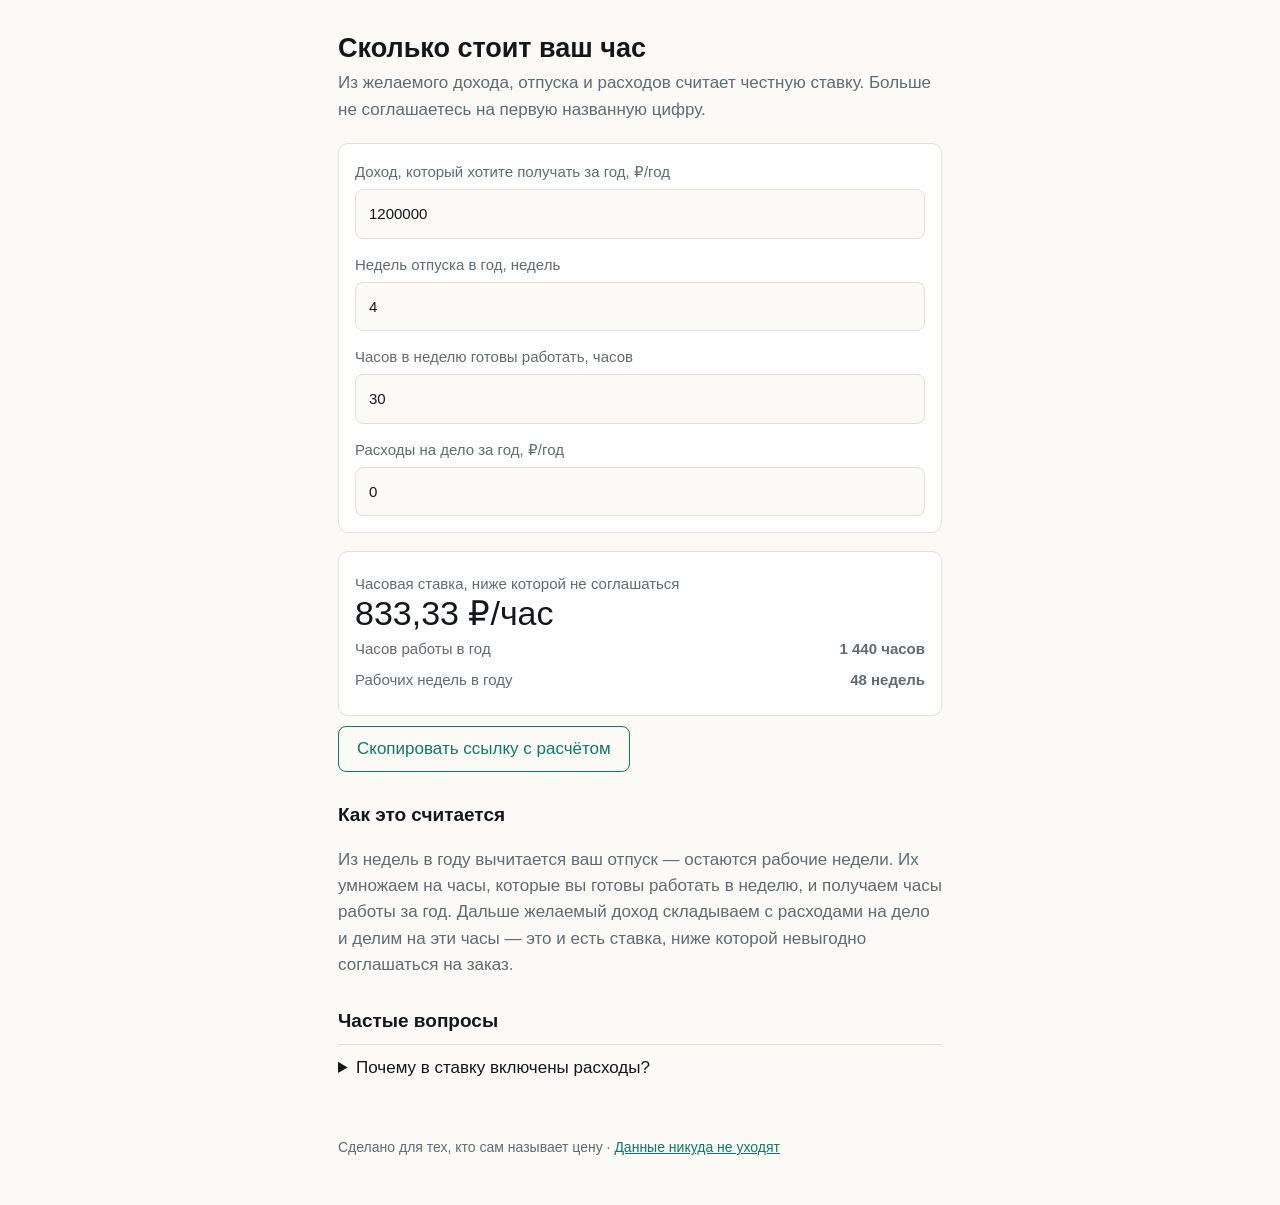
==== public/costyouhaus/index.html @ b6c4420d "витрина: 1 продуктов" ====
<!doctype html>
<html lang="ru">
<head>
<meta charset="utf-8">
<meta name="viewport" content="width=device-width, initial-scale=1">
<title>Сколько стоит ваш час — калькулятор ставки фрилансера</title>
<meta name="description" content="Введите доход за год, отпуск, часы работы и расходы — калькулятор посчитает часовую ставку, ниже которой невыгодно соглашаться на заказ.">
<link rel="canonical" href="https://costyouhaus.devbrain.studio/">
<meta property="og:type" content="website">
<meta property="og:title" content="Сколько стоит ваш час — калькулятор ставки фрилансера">
<meta property="og:description" content="Введите доход за год, отпуск, часы работы и расходы — калькулятор посчитает часовую ставку, ниже которой невыгодно соглашаться на заказ.">
<meta property="og:image" content="./og.png">
<meta name="twitter:card" content="summary_large_image">
<link rel="icon" href="./favicon.svg" type="image/svg+xml">
<link rel="stylesheet" href="./styles.css">
</head>
<body>

<main class="wrap">
  <h1>Сколько стоит ваш час</h1>
  <p class="lead">Из желаемого дохода, отпуска и расходов считает честную ставку. Больше не соглашаетесь на первую названную цифру.</p>

  <!-- Поля собираются из product.json:inputs. Разметку генерирует app.js,
       чтобы поле и его id никогда не расходились с манифестом и кейсами. -->
  <form id="form" class="card" autocomplete="off"></form>

  <output id="out" class="result" aria-live="polite"></output>

  <div class="actions">
    <button type="button" id="share" class="ghost" hidden>Скопировать ссылку с расчётом</button>
  </div>

  <!-- Текст под калькулятором — то, что индексируется. Без него страница
       для поиска пустая: у калькулятора нет собственного контента. -->
  <section class="prose">
    <h2>Как это считается</h2>
    <p>Из недель в году вычитается ваш отпуск — остаются рабочие недели. Их умножаем
       на часы, которые вы готовы работать в неделю, и получаем часы работы за год.
       Дальше желаемый доход складываем с расходами на дело и делим на эти часы —
       это и есть ставка, ниже которой невыгодно соглашаться на заказ.</p>

    <h2>Частые вопросы</h2>
    <details><summary>Почему в ставку включены расходы?</summary><p>Доход, который
      остаётся вам на руки, — это то, что вы заработали, минус то, что ушло на
      инструменты, помощников или студию. Платить за эти расходы должен клиент —
      через ставку, а не вы из своего кармана.</p></details>
  </section>
</main>

<footer class="wrap foot">
  <p>Сделано для тех, кто сам называет цену · <a href="./privacy.html">Данные никуда не уходят</a></p>
</footer>

<script type="module" src="./app.js"></script>
</body>
</html>
---- public/costyouhaus/styles.css ----
/* Одна колонка, крупный шрифт, палец попадает. Никаких зависимостей. */
:root {
  --bg: #fbfaf7;
  --surface: #ffffff;
  --ink: #14171a;
  --muted: #5f6b73;
  --line: #e3e0d8;
  --accent: #0b7a66;
  --accent-ink: #ffffff;
  --radius: 10px;
}
@media (prefers-color-scheme: dark) {
  :root {
    --bg: #101413;
    --surface: #181d1c;
    --ink: #eef2f0;
    --muted: #97a5a1;
    --line: #262d2b;
    --accent: #3fd6b4;
    --accent-ink: #05231d;
  }
}
* { box-sizing: border-box; }
html { -webkit-text-size-adjust: 100%; }
body {
  margin: 0;
  background: var(--bg);
  color: var(--ink);
  font: 17px/1.55 -apple-system, BlinkMacSystemFont, "Segoe UI", Roboto, sans-serif;
}
.wrap { max-width: 640px; margin: 0 auto; padding: 24px 18px 8px; }
h1 { font-size: 27px; line-height: 1.2; margin: 8px 0 6px; }
h2 { font-size: 19px; margin: 28px 0 8px; }
.lead { color: var(--muted); margin: 0 0 20px; }
.card {
  background: var(--surface);
  border: 1px solid var(--line);
  border-radius: var(--radius);
  padding: 16px;
  display: grid;
  gap: 14px;
}
label { display: grid; gap: 6px; font-size: 15px; color: var(--muted); }
input, select {
  font: inherit;
  color: var(--ink);
  background: var(--bg);
  border: 1px solid var(--line);
  border-radius: 8px;
  padding: 12px 13px;
  min-height: 46px;
  width: 100%;
}
input:focus, select:focus { outline: 2px solid var(--accent); outline-offset: 1px; }
.result {
  display: block;
  margin: 18px 0 6px;
  padding: 20px 16px;
  background: var(--surface);
  border: 1px solid var(--line);
  border-radius: var(--radius);
  font-size: 15px;
  color: var(--muted);
}
.result .big { display: block; font-size: 34px; line-height: 1.1; color: var(--ink); font-variant-numeric: tabular-nums; }
.result .row { display: flex; justify-content: space-between; gap: 12px; padding: 4px 0; }
.actions { margin: 10px 0 4px; }
button {
  font: inherit;
  min-height: 46px;
  padding: 0 18px;
  border-radius: 8px;
  border: 1px solid var(--accent);
  background: var(--accent);
  color: var(--accent-ink);
  cursor: pointer;
}
button.ghost { background: transparent; color: var(--accent); }
.prose { color: var(--ink); }
.prose p { color: var(--muted); }
details { border-top: 1px solid var(--line); padding: 10px 0; }
summary { cursor: pointer; }
.foot { color: var(--muted); font-size: 14px; padding-bottom: 32px; }
a { color: var(--accent); }
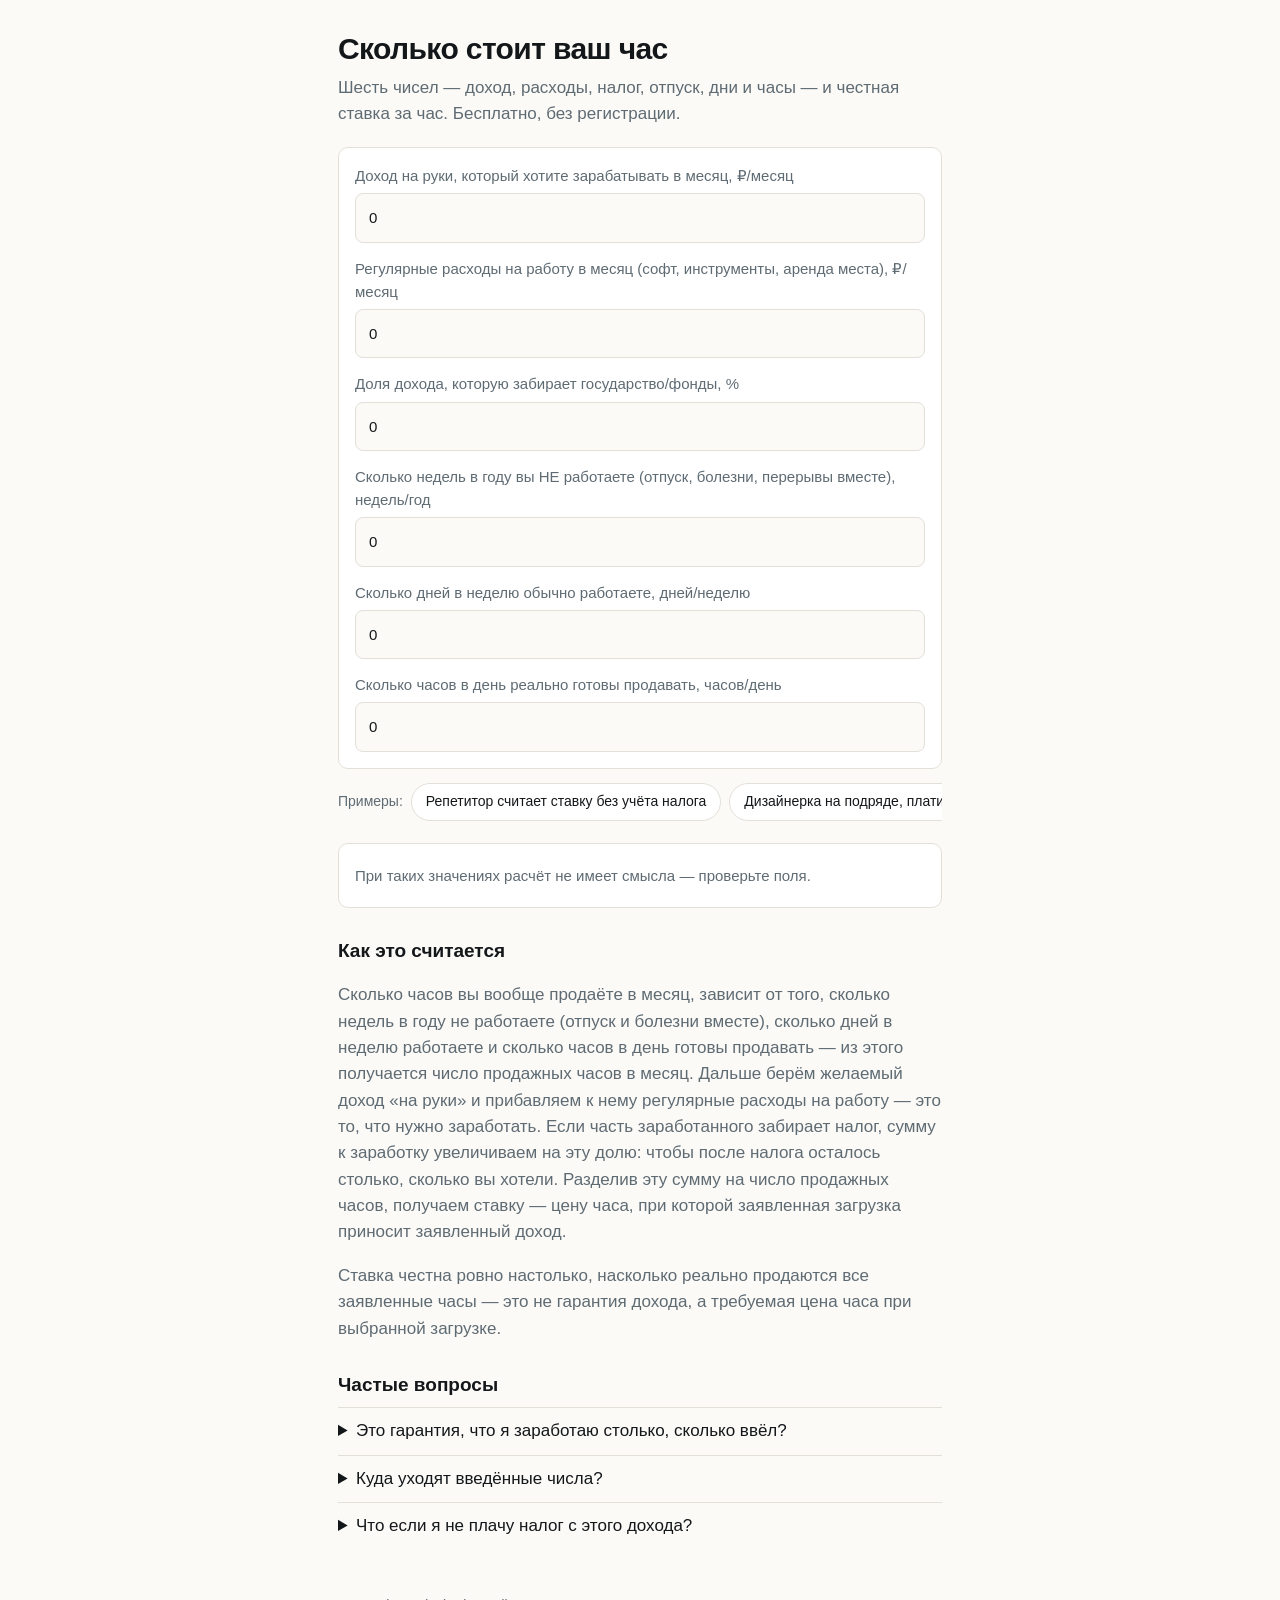
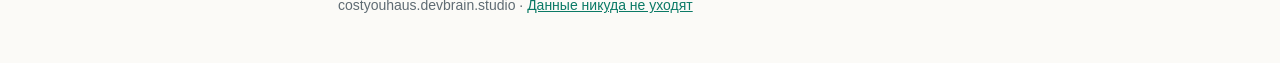
==== commit 3705465a: "витрина: 1 продуктов" ====
--- a/public/costyouhaus/index.html
+++ b/public/costyouhaus/index.html
@@ -4,13 +4,12 @@
 <meta charset="utf-8">
 <meta name="viewport" content="width=device-width, initial-scale=1">
 <title>Сколько стоит ваш час — калькулятор ставки фрилансера</title>
-<meta name="description" content="Введите доход за год, отпуск, часы работы и расходы — калькулятор посчитает часовую ставку, ниже которой невыгодно соглашаться на заказ.">
+<meta name="description" content="Введите доход на руки, расходы, налог, отпуск и часы работы — получите честную часовую ставку в рублях. Бесплатно, без регистрации, работает с телефона.">
 <link rel="canonical" href="https://costyouhaus.devbrain.studio/">
 <meta property="og:type" content="website">
 <meta property="og:title" content="Сколько стоит ваш час — калькулятор ставки фрилансера">
-<meta property="og:description" content="Введите доход за год, отпуск, часы работы и расходы — калькулятор посчитает часовую ставку, ниже которой невыгодно соглашаться на заказ.">
-<meta property="og:image" content="./og.png">
-<meta name="twitter:card" content="summary_large_image">
+<meta property="og:description" content="Введите доход на руки, расходы, налог, отпуск и часы работы — получите честную часовую ставку в рублях. Бесплатно, без регистрации, работает с телефона.">
+<meta name="twitter:card" content="summary">
 <link rel="icon" href="./favicon.svg" type="image/svg+xml">
 <link rel="stylesheet" href="./styles.css">
 </head>
@@ -18,11 +17,16 @@
 
 <main class="wrap">
   <h1>Сколько стоит ваш час</h1>
-  <p class="lead">Из желаемого дохода, отпуска и расходов считает честную ставку. Больше не соглашаетесь на первую названную цифру.</p>
+  <p class="lead">Шесть чисел — доход, расходы, налог, отпуск, дни и часы — и честная ставка за час. Бесплатно, без регистрации.</p>
 
   <!-- Поля собираются из product.json:inputs. Разметку генерирует app.js,
        чтобы поле и его id никогда не расходились с манифестом и кейсами. -->
   <form id="form" class="card" autocomplete="off"></form>
+
+  <!-- Примеры собираются из product.json:cases — тех же случаев, по которым
+       продукт проверяется. Кейс перестаёт быть только тестом: человек видит,
+       что подставить, и не бросает форму на первом поле. -->
+  <div id="examples" class="examples" hidden></div>
 
   <output id="out" class="result" aria-live="polite"></output>
 
@@ -34,21 +38,42 @@
        для поиска пустая: у калькулятора нет собственного контента. -->
   <section class="prose">
     <h2>Как это считается</h2>
-    <p>Из недель в году вычитается ваш отпуск — остаются рабочие недели. Их умножаем
-       на часы, которые вы готовы работать в неделю, и получаем часы работы за год.
-       Дальше желаемый доход складываем с расходами на дело и делим на эти часы —
-       это и есть ставка, ниже которой невыгодно соглашаться на заказ.</p>
+    <p>Сколько часов вы вообще продаёте в месяц, зависит от того, сколько недель
+       в году не работаете (отпуск и болезни вместе), сколько дней в неделю
+       работаете и сколько часов в день готовы продавать — из этого получается
+       число продажных часов в месяц. Дальше берём желаемый доход «на руки» и
+       прибавляем к нему регулярные расходы на работу — это то, что нужно
+       заработать. Если часть заработанного забирает налог, сумму к заработку
+       увеличиваем на эту долю: чтобы после налога осталось столько, сколько вы
+       хотели. Разделив эту сумму на число продажных часов, получаем ставку —
+       цену часа, при которой заявленная загрузка приносит заявленный доход.</p>
+    <p>Ставка честна ровно настолько, насколько реально продаются все заявленные
+       часы — это не гарантия дохода, а требуемая цена часа при выбранной
+       загрузке.</p>
 
     <h2>Частые вопросы</h2>
-    <details><summary>Почему в ставку включены расходы?</summary><p>Доход, который
-      остаётся вам на руки, — это то, что вы заработали, минус то, что ушло на
-      инструменты, помощников или студию. Платить за эти расходы должен клиент —
-      через ставку, а не вы из своего кармана.</p></details>
+    <details>
+      <summary>Это гарантия, что я заработаю столько, сколько ввёл?</summary>
+      <p>Нет. Ставка верна, если весь заявленный объём часов в месяц
+         действительно продан. Это цена часа при такой загрузке, а не обещание
+         дохода.</p>
+    </details>
+    <details>
+      <summary>Куда уходят введённые числа?</summary>
+      <p>Никуда. Расчёт выполняется в браузере, ничего не отправляется на
+         сервер и не сохраняется дольше вкладки — подробнее на
+         <a href="./privacy.html">странице о данных</a>.</p>
+    </details>
+    <details>
+      <summary>Что если я не плачу налог с этого дохода?</summary>
+      <p>Оставьте поле «Государству, %» равным нулю — тогда налог в расчёт
+         вообще не войдёт.</p>
+    </details>
   </section>
 </main>
 
 <footer class="wrap foot">
-  <p>Сделано для тех, кто сам называет цену · <a href="./privacy.html">Данные никуда не уходят</a></p>
+  <p>costyouhaus.devbrain.studio · <a href="./privacy.html">Данные никуда не уходят</a></p>
 </footer>
 
 <script type="module" src="./app.js"></script>
--- a/public/costyouhaus/styles.css
+++ b/public/costyouhaus/styles.css
@@ -29,7 +29,7 @@
   font: 17px/1.55 -apple-system, BlinkMacSystemFont, "Segoe UI", Roboto, sans-serif;
 }
 .wrap { max-width: 640px; margin: 0 auto; padding: 24px 18px 8px; }
-h1 { font-size: 27px; line-height: 1.2; margin: 8px 0 6px; }
+h1 { font-size: 30px; line-height: 1.15; letter-spacing: -0.02em; margin: 8px 0 8px; }
 h2 { font-size: 19px; margin: 28px 0 8px; }
 .lead { color: var(--muted); margin: 0 0 20px; }
 .card {
@@ -62,8 +62,54 @@
   font-size: 15px;
   color: var(--muted);
 }
-.result .big { display: block; font-size: 34px; line-height: 1.1; color: var(--ink); font-variant-numeric: tabular-nums; }
-.result .row { display: flex; justify-content: space-between; gap: 12px; padding: 4px 0; }
+/* Главная цифра — то, ради чего пришли. Она должна читаться с расстояния
+   вытянутой руки и не прыгать по ширине при наборе: tabular-nums держит
+   разряды на месте, иначе цифра дёргается на каждом нажатии. */
+.result .big {
+  display: block;
+  font-size: clamp(34px, 9vw, 46px);
+  line-height: 1.05;
+  letter-spacing: -0.02em;
+  color: var(--ink);
+  font-variant-numeric: tabular-nums;
+  margin-top: 2px;
+}
+.result.muted .big { display: none; }
+.result.muted { color: var(--muted); }
+.result .row {
+  display: flex;
+  justify-content: space-between;
+  gap: 12px;
+  padding: 7px 0;
+  border-top: 1px solid var(--line);
+  font-variant-numeric: tabular-nums;
+}
+.result .row:first-of-type { margin-top: 12px; }
+/* Примеры из кейсов: человек видит, что подставить, и не бросает форму на
+   первом поле. Строка прокручивается — на телефоне их может быть больше двух. */
+.examples {
+  display: flex;
+  gap: 8px;
+  align-items: center;
+  margin: 14px 0 2px;
+  overflow-x: auto;
+  padding-bottom: 4px;
+  -webkit-overflow-scrolling: touch;
+}
+.examples-label { color: var(--muted); font-size: 14px; white-space: nowrap; }
+.chip {
+  flex: none;
+  min-height: 38px;
+  padding: 0 14px;
+  font-size: 14px;
+  border-radius: 999px;
+  border: 1px solid var(--line-strong, var(--line));
+  background: var(--surface);
+  color: var(--ink);
+  white-space: nowrap;
+}
+.chip:hover { border-color: var(--accent); color: var(--accent); }
+
 .actions { margin: 10px 0 4px; }
 button {
   font: inherit;
@@ -82,3 +128,8 @@
 summary { cursor: pointer; }
 .foot { color: var(--muted); font-size: 14px; padding-bottom: 32px; }
 a { color: var(--accent); }
+
+/* Кому-то от анимаций плохо буквально — уважаем настройку системы. */
+@media (prefers-reduced-motion: reduce) {
+  * { animation: none !important; transition: none !important; scroll-behavior: auto !important; }
+}
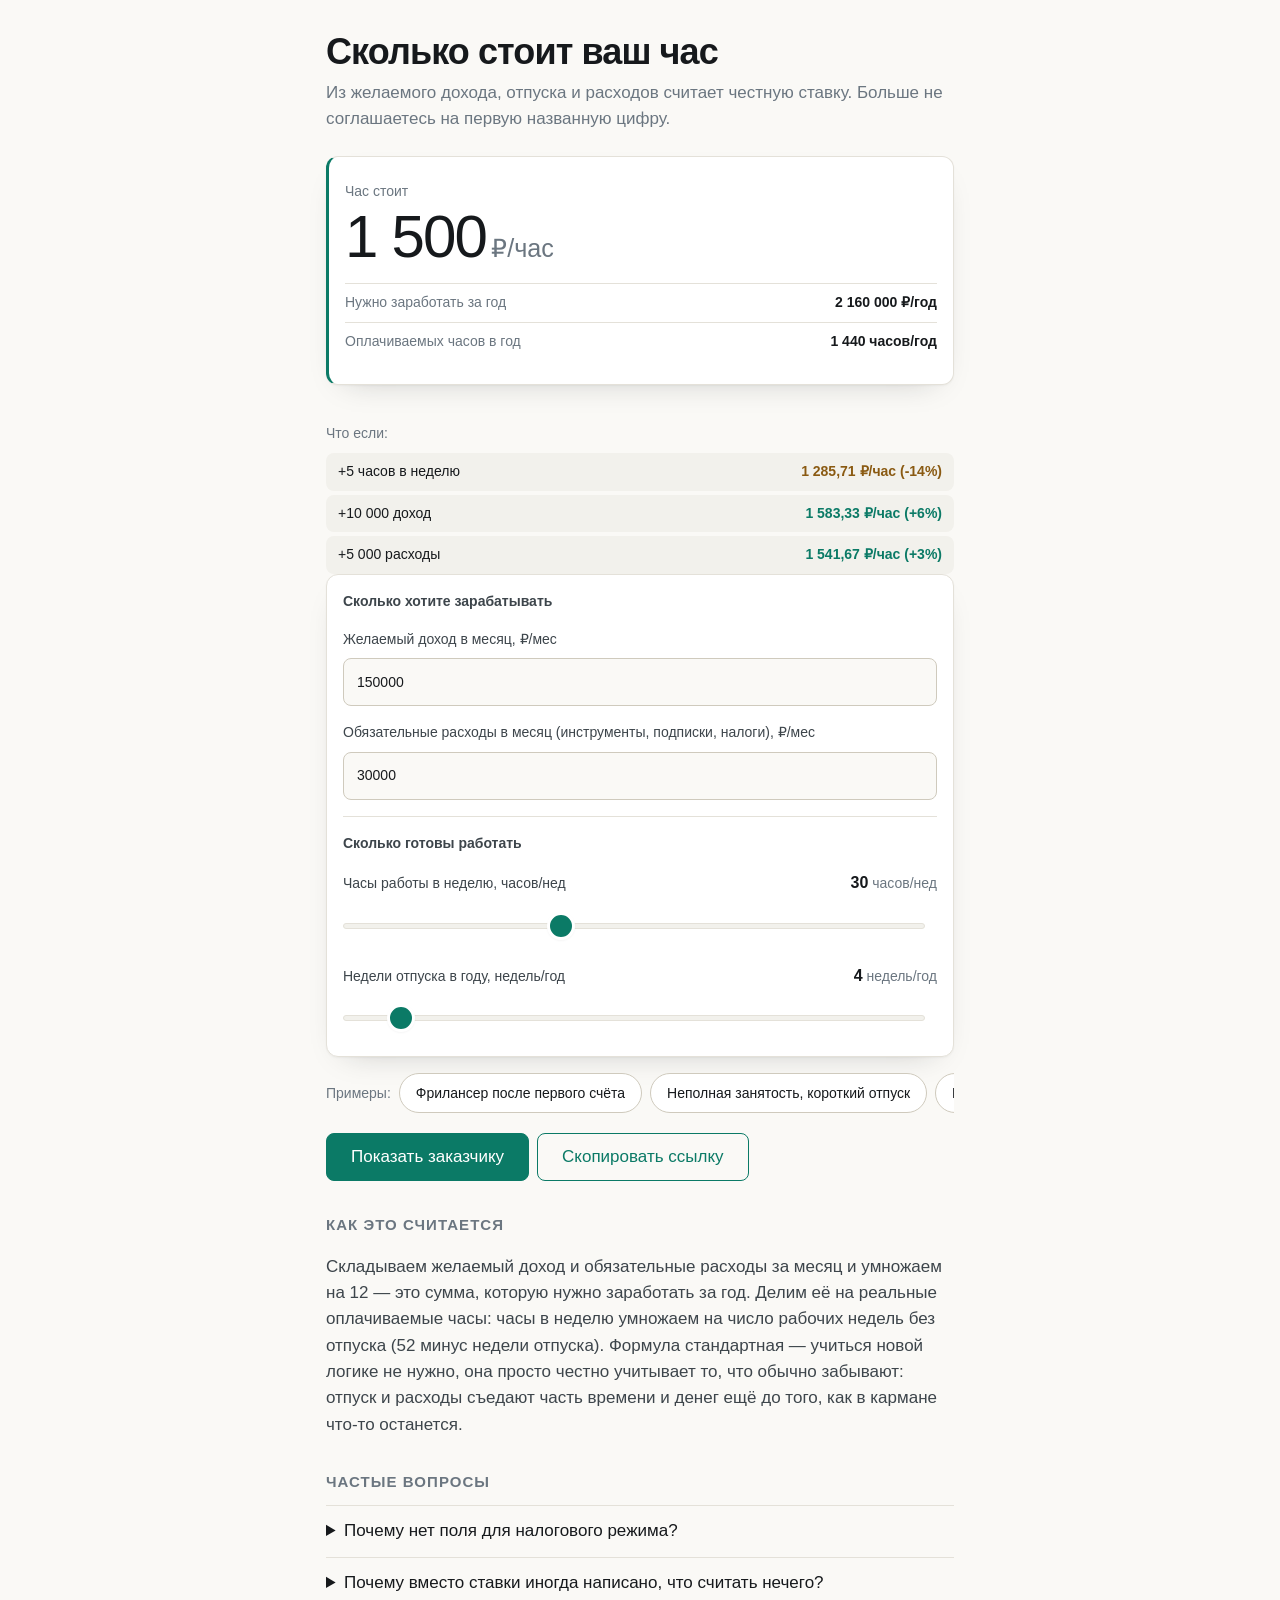
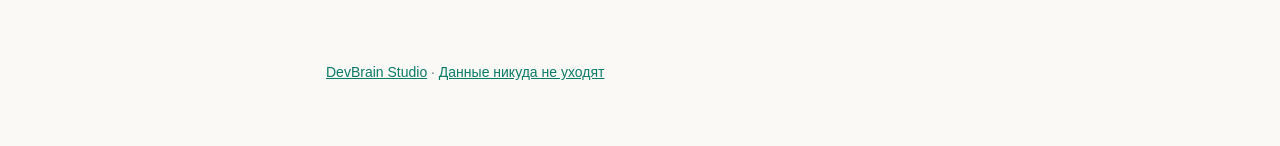
==== commit bf8aaefa: "витрина: 1 продуктов" ====
--- a/public/costyouhaus/index.html
+++ b/public/costyouhaus/index.html
@@ -3,12 +3,12 @@
 <head>
 <meta charset="utf-8">
 <meta name="viewport" content="width=device-width, initial-scale=1">
-<title>Сколько стоит ваш час — калькулятор ставки фрилансера</title>
-<meta name="description" content="Введите доход на руки, расходы, налог, отпуск и часы работы — получите честную часовую ставку в рублях. Бесплатно, без регистрации, работает с телефона.">
+<title>Сколько стоит ваш час — калькулятор фрилансера</title>
+<meta name="description" content="Введите доход, расходы, часы и отпуск — посчитаете честную почасовую ставку и сразу ответите заказчику в чате, без регистрации.">
 <link rel="canonical" href="https://costyouhaus.devbrain.studio/">
 <meta property="og:type" content="website">
-<meta property="og:title" content="Сколько стоит ваш час — калькулятор ставки фрилансера">
-<meta property="og:description" content="Введите доход на руки, расходы, налог, отпуск и часы работы — получите честную часовую ставку в рублях. Бесплатно, без регистрации, работает с телефона.">
+<meta property="og:title" content="Сколько стоит ваш час — калькулятор фрилансера">
+<meta property="og:description" content="Введите доход, расходы, часы и отпуск — посчитаете честную почасовую ставку и сразу ответите заказчику в чате, без регистрации.">
 <meta name="twitter:card" content="summary">
 <link rel="icon" href="./favicon.svg" type="image/svg+xml">
 <link rel="stylesheet" href="./styles.css">
@@ -17,7 +17,13 @@
 
 <main class="wrap">
   <h1>Сколько стоит ваш час</h1>
-  <p class="lead">Шесть чисел — доход, расходы, налог, отпуск, дни и часы — и честная ставка за час. Бесплатно, без регистрации.</p>
+  <p class="lead">Из желаемого дохода, отпуска и расходов считает честную ставку. Больше не соглашаетесь на первую названную цифру.</p>
+
+  <output id="out" class="result" aria-live="polite"></output>
+
+  <!-- Чувствительность: что станет с цифрой, если дёрнуть один вход.
+       Человек приходит не за «сколько», а за «что мне поменять». -->
+  <div id="whatif" class="whatif" hidden></div>
 
   <!-- Поля собираются из product.json:inputs. Разметку генерирует app.js,
        чтобы поле и его id никогда не расходились с манифестом и кейсами. -->
@@ -28,52 +34,42 @@
        что подставить, и не бросает форму на первом поле. -->
   <div id="examples" class="examples" hidden></div>
 
-  <output id="out" class="result" aria-live="polite"></output>
-
   <div class="actions">
-    <button type="button" id="share" class="ghost" hidden>Скопировать ссылку с расчётом</button>
+    <button type="button" id="card" hidden>Показать заказчику</button>
+    <button type="button" id="share" class="ghost" hidden>Скопировать ссылку</button>
   </div>
 
   <!-- Текст под калькулятором — то, что индексируется. Без него страница
        для поиска пустая: у калькулятора нет собственного контента. -->
   <section class="prose">
     <h2>Как это считается</h2>
-    <p>Сколько часов вы вообще продаёте в месяц, зависит от того, сколько недель
-       в году не работаете (отпуск и болезни вместе), сколько дней в неделю
-       работаете и сколько часов в день готовы продавать — из этого получается
-       число продажных часов в месяц. Дальше берём желаемый доход «на руки» и
-       прибавляем к нему регулярные расходы на работу — это то, что нужно
-       заработать. Если часть заработанного забирает налог, сумму к заработку
-       увеличиваем на эту долю: чтобы после налога осталось столько, сколько вы
-       хотели. Разделив эту сумму на число продажных часов, получаем ставку —
-       цену часа, при которой заявленная загрузка приносит заявленный доход.</p>
-    <p>Ставка честна ровно настолько, насколько реально продаются все заявленные
-       часы — это не гарантия дохода, а требуемая цена часа при выбранной
-       загрузке.</p>
+    <p>Складываем желаемый доход и обязательные расходы за месяц и умножаем на 12 —
+       это сумма, которую нужно заработать за год. Делим её на реальные оплачиваемые
+       часы: часы в неделю умножаем на число рабочих недель без отпуска (52 минус
+       недели отпуска). Формула стандартная — учиться новой логике не нужно, она
+       просто честно учитывает то, что обычно забывают: отпуск и расходы съедают
+       часть времени и денег ещё до того, как в кармане что-то останется.</p>
 
     <h2>Частые вопросы</h2>
     <details>
-      <summary>Это гарантия, что я заработаю столько, сколько ввёл?</summary>
-      <p>Нет. Ставка верна, если весь заявленный объём часов в месяц
-         действительно продан. Это цена часа при такой загрузке, а не обещание
-         дохода.</p>
+      <summary>Почему нет поля для налогового режима?</summary>
+      <p>Калькулятор не считает налоги за вас — режим (самозанятый, УСН, ИП) слишком
+         по-разному переводится в сумму. Посчитайте налог по своей ставке сами и
+         впишите готовой суммой в «Обязательные расходы» вместе с инструментами и
+         подписками.</p>
     </details>
     <details>
-      <summary>Куда уходят введённые числа?</summary>
-      <p>Никуда. Расчёт выполняется в браузере, ничего не отправляется на
-         сервер и не сохраняется дольше вкладки — подробнее на
-         <a href="./privacy.html">странице о данных</a>.</p>
-    </details>
-    <details>
-      <summary>Что если я не плачу налог с этого дохода?</summary>
-      <p>Оставьте поле «Государству, %» равным нулю — тогда налог в расчёт
-         вообще не войдёт.</p>
+      <summary>Почему вместо ставки иногда написано, что считать нечего?</summary>
+      <p>Так бывает, если расходы не меньше дохода, часы в неделю или доход равны
+         нулю либо меньше, или отпуск занимает весь год. При таких значениях любая
+         цифра ставки была бы обманом, поэтому калькулятор прямо называет, какое
+         поле поправить, вместо нуля или бессмысленного числа.</p>
     </details>
   </section>
 </main>
 
 <footer class="wrap foot">
-  <p>costyouhaus.devbrain.studio · <a href="./privacy.html">Данные никуда не уходят</a></p>
+  <p><a href="https://devbrain.studio/">DevBrain Studio</a> · <a href="./privacy.html">Данные никуда не уходят</a></p>
 </footer>
 
 <script type="module" src="./app.js"></script>
--- a/public/costyouhaus/styles.css
+++ b/public/costyouhaus/styles.css
@@ -1,135 +1,275 @@
-/* Одна колонка, крупный шрифт, палец попадает. Никаких зависимостей. */
+/* ── Дизайн-система студии ────────────────────────────────────────────────────
+ *
+ * Один файл на все продукты. Каждый продукт рождается с этим видом и не тратит
+ * ни одного шага заказа на оформление — поштучный дизайн на потоке в сотни
+ * продуктов разъезжается уже к третьему.
+ *
+ * Продуктовые решения («что здесь герой», «эти поля вместе», «здесь ползунок»)
+ * приходят из product.json и разыгрываются этими же классами. CSS под продукт
+ * не пишется — если возникло желание, значит решение не выражено в манифесте.
+ */
+
 :root {
-  --bg: #fbfaf7;
+  /* Цвет. Акцент один: он метит результат и то, что можно трогать. */
+  --bg: #faf9f6;
   --surface: #ffffff;
-  --ink: #14171a;
-  --muted: #5f6b73;
-  --line: #e3e0d8;
+  --surface-2: #f2f1ec;
+  --ink: #16191c;
+  --ink-2: #3d454b;
+  --muted: #6b7680;
+  --line: #e4e1d9;
+  --line-strong: #cfcabd;
   --accent: #0b7a66;
   --accent-ink: #ffffff;
-  --radius: 10px;
-}
+  --accent-soft: #e2f1ed;
+  --warn: #8a5a12;
+
+  /* Ритм: одна восьмипиксельная сетка, чтобы отступы не спорили. */
+  --s1: 4px;  --s2: 8px;  --s3: 12px; --s4: 16px;
+  --s5: 24px; --s6: 32px; --s7: 48px; --s8: 64px;
+
+  /* Типографика: шкала, а не произвольные размеры. */
+  --t-hero: clamp(40px, 12vw, 60px);
+  --t-h1: clamp(28px, 6.5vw, 36px);
+  --t-h2: 15px;
+  --t-body: 17px;
+  --t-small: 14px;
+
+  --radius: 12px;
+  --radius-s: 8px;
+  --shadow: 0 1px 2px rgba(22, 25, 28, .04), 0 12px 32px -20px rgba(22, 25, 28, .28);
+  --ring: 0 0 0 3px var(--accent-soft);
+}
+
 @media (prefers-color-scheme: dark) {
   :root {
-    --bg: #101413;
-    --surface: #181d1c;
-    --ink: #eef2f0;
-    --muted: #97a5a1;
-    --line: #262d2b;
+    --bg: #0e1211;
+    --surface: #171c1b;
+    --surface-2: #1e2523;
+    --ink: #edf2f0;
+    --ink-2: #c2cecb;
+    --muted: #8b9995;
+    --line: #242c2a;
+    --line-strong: #37423f;
     --accent: #3fd6b4;
-    --accent-ink: #05231d;
+    --accent-ink: #04211b;
+    --accent-soft: #12312a;
+    --warn: #e0b45f;
+    --shadow: 0 1px 2px rgba(0, 0, 0, .5), 0 12px 32px -20px rgba(0, 0, 0, .9);
   }
 }
+
 * { box-sizing: border-box; }
 html { -webkit-text-size-adjust: 100%; }
+
 body {
   margin: 0;
   background: var(--bg);
   color: var(--ink);
-  font: 17px/1.55 -apple-system, BlinkMacSystemFont, "Segoe UI", Roboto, sans-serif;
-}
-.wrap { max-width: 640px; margin: 0 auto; padding: 24px 18px 8px; }
-h1 { font-size: 30px; line-height: 1.15; letter-spacing: -0.02em; margin: 8px 0 8px; }
-h2 { font-size: 19px; margin: 28px 0 8px; }
-.lead { color: var(--muted); margin: 0 0 20px; }
+  font: var(--t-body)/1.55 -apple-system, BlinkMacSystemFont, "Segoe UI", Roboto, sans-serif;
+  font-feature-settings: "ss01", "cv01";
+}
+
+.wrap { max-width: 660px; margin: 0 auto; padding: var(--s6) var(--s4) var(--s2); }
+
+h1 {
+  font-size: var(--t-h1);
+  line-height: 1.1;
+  letter-spacing: -0.025em;
+  margin: 0 0 var(--s2);
+}
+h2 {
+  font-size: var(--t-h2);
+  text-transform: uppercase;
+  letter-spacing: .07em;
+  font-weight: 600;
+  color: var(--muted);
+  margin: var(--s6) 0 var(--s3);
+}
+.lead { color: var(--muted); margin: 0 0 var(--s5); font-size: var(--t-body); }
+
+/* ── Ввод ─────────────────────────────────────────────────────────────────── */
+
 .card {
   background: var(--surface);
   border: 1px solid var(--line);
   border-radius: var(--radius);
-  padding: 16px;
+  padding: var(--s4);
   display: grid;
-  gap: 14px;
-}
-label { display: grid; gap: 6px; font-size: 15px; color: var(--muted); }
-input, select {
+  gap: var(--s4);
+  box-shadow: var(--shadow);
+}
+
+/* Группа полей: продукт объявляет группы в манифесте, вид даёт их даром. */
+.group { display: grid; gap: var(--s4); }
+.group + .group { padding-top: var(--s4); border-top: 1px solid var(--line); }
+.group-title {
+  font-size: var(--t-small);
+  font-weight: 600;
+  color: var(--ink-2);
+  margin: 0;
+}
+
+label { display: grid; gap: var(--s2); font-size: var(--t-small); color: var(--ink-2); }
+.label-row { display: flex; align-items: baseline; justify-content: space-between; gap: var(--s3); }
+.label-text { flex: 1; }
+
+input[type="number"], input[type="text"], select {
   font: inherit;
   color: var(--ink);
   background: var(--bg);
-  border: 1px solid var(--line);
-  border-radius: 8px;
+  border: 1px solid var(--line-strong);
+  border-radius: var(--radius-s);
   padding: 12px 13px;
-  min-height: 46px;
+  min-height: 48px;
   width: 100%;
 }
-input:focus, select:focus { outline: 2px solid var(--accent); outline-offset: 1px; }
+input:focus-visible, select:focus-visible, button:focus-visible {
+  outline: 2px solid var(--accent);
+  outline-offset: 1px;
+  box-shadow: var(--ring);
+}
+
+/* Число рядом с ползунком: узкое поле, значение крупно и моноширинно, чтобы
+   не дёргалось при перетаскивании. */
+.slider-row { display: grid; grid-template-columns: 1fr auto; gap: var(--s3); align-items: center; }
+.slider-value {
+  min-width: 4.5em;
+  text-align: right;
+  font-variant-numeric: tabular-nums;
+  font-weight: 600;
+  color: var(--ink);
+  font-size: 16px;
+}
+.slider-value .unit { color: var(--muted); font-weight: 400; font-size: var(--t-small); }
+
+input[type="range"] {
+  -webkit-appearance: none;
+  appearance: none;
+  width: 100%;
+  height: 44px;              /* палец, а не пиксельная линия */
+  background: transparent;
+  margin: 0;
+}
+input[type="range"]::-webkit-slider-runnable-track {
+  height: 6px; border-radius: 999px; background: var(--surface-2);
+  border: 1px solid var(--line);
+}
+input[type="range"]::-moz-range-track {
+  height: 6px; border-radius: 999px; background: var(--surface-2);
+  border: 1px solid var(--line);
+}
+input[type="range"]::-webkit-slider-thumb {
+  -webkit-appearance: none; appearance: none;
+  width: 28px; height: 28px; margin-top: -12px;
+  border-radius: 50%; background: var(--accent);
+  border: 3px solid var(--surface); box-shadow: var(--shadow);
+  cursor: grab;
+}
+input[type="range"]::-moz-range-thumb {
+  width: 28px; height: 28px; border-radius: 50%; background: var(--accent);
+  border: 3px solid var(--surface); box-shadow: var(--shadow); cursor: grab;
+}
+input[type="range"]:active::-webkit-slider-thumb { cursor: grabbing; }
+
+/* ── Результат ────────────────────────────────────────────────────────────── */
+
+/* Результат стоит НАД формой и липнет к верху на узком экране: человек,
+   тянущий ползунок, обязан видеть цифру, которую меняет. Проверено вживую —
+   при форме сверху результат уходит под сгиб, и ползунки теряют смысл. */
 .result {
   display: block;
-  margin: 18px 0 6px;
-  padding: 20px 16px;
+  margin: var(--s4) 0 var(--s5);
+  padding: var(--s5) var(--s4);
   background: var(--surface);
   border: 1px solid var(--line);
+  border-left: 3px solid var(--accent);
   border-radius: var(--radius);
-  font-size: 15px;
+  box-shadow: var(--shadow);
+  font-size: var(--t-small);
   color: var(--muted);
 }
-/* Главная цифра — то, ради чего пришли. Она должна читаться с расстояния
-   вытянутой руки и не прыгать по ширине при наборе: tabular-nums держит
-   разряды на месте, иначе цифра дёргается на каждом нажатии. */
+.result .hero-label { display: block; color: var(--muted); font-size: var(--t-small); }
 .result .big {
   display: block;
-  font-size: clamp(34px, 9vw, 46px);
-  line-height: 1.05;
-  letter-spacing: -0.02em;
-  color: var(--ink);
-  font-variant-numeric: tabular-nums;
-  margin-top: 2px;
-}
+  font-size: var(--t-hero);
+  line-height: 1;
+  letter-spacing: -0.03em;
+  color: var(--ink);
+  font-variant-numeric: tabular-nums;
+  margin: var(--s1) 0 0;
+}
+.result .big .unit { font-size: 0.42em; color: var(--muted); letter-spacing: 0; margin-left: .2em; }
+.result .row {
+  display: flex; justify-content: space-between; gap: var(--s3);
+  padding: var(--s2) 0; border-top: 1px solid var(--line);
+  font-variant-numeric: tabular-nums;
+}
+.result .row:first-of-type { margin-top: var(--s4); }
+
+@media (max-width: 700px) {
+  .result {
+    position: sticky;
+    top: var(--s2);
+    z-index: 2;
+    /* Непрозрачный фон обязателен: под липким блоком проезжают поля. */
+    background: var(--surface);
+  }
+}
+.result .row b { color: var(--ink); font-weight: 600; }
+.result.muted { border-left-color: var(--line-strong); }
 .result.muted .big { display: none; }
-.result.muted { color: var(--muted); }
-.result .row {
-  display: flex;
-  justify-content: space-between;
-  gap: 12px;
-  padding: 7px 0;
-  border-top: 1px solid var(--line);
-  font-variant-numeric: tabular-nums;
-}
-.result .row:first-of-type { margin-top: 12px; }
-/* Примеры из кейсов: человек видит, что подставить, и не бросает форму на
-   первом поле. Строка прокручивается — на телефоне их может быть больше двух. */
-.examples {
-  display: flex;
-  gap: 8px;
-  align-items: center;
-  margin: 14px 0 2px;
-  overflow-x: auto;
-  padding-bottom: 4px;
-  -webkit-overflow-scrolling: touch;
-}
-.examples-label { color: var(--muted); font-size: 14px; white-space: nowrap; }
+
+/* ── «Что если»: чувствительность к каждому входу ──────────────────────────── */
+
+.whatif { margin: var(--s4) 0 0; display: grid; gap: var(--s1); }
+.whatif-title { font-size: var(--t-small); color: var(--muted); margin-bottom: var(--s1); }
+.whatif-row {
+  display: flex; justify-content: space-between; align-items: baseline; gap: var(--s3);
+  padding: var(--s2) var(--s3);
+  border-radius: var(--radius-s);
+  background: var(--surface-2);
+  font-size: var(--t-small);
+  font-variant-numeric: tabular-nums;
+}
+.whatif-row .delta { font-weight: 600; }
+.delta.up { color: var(--accent); }
+.delta.down { color: var(--warn); }
+
+/* ── Действия ─────────────────────────────────────────────────────────────── */
+
+.examples { display: flex; gap: var(--s2); align-items: center; margin: var(--s4) 0 0;
+  overflow-x: auto; padding-bottom: var(--s1); -webkit-overflow-scrolling: touch; }
+.examples-label { color: var(--muted); font-size: var(--t-small); white-space: nowrap; }
 .chip {
-  flex: none;
-  min-height: 38px;
-  padding: 0 14px;
-  font-size: 14px;
-  border-radius: 999px;
-  border: 1px solid var(--line-strong, var(--line));
-  background: var(--surface);
-  color: var(--ink);
-  white-space: nowrap;
+  flex: none; min-height: 40px; padding: 0 var(--s4);
+  font-size: var(--t-small); border-radius: 999px;
+  border: 1px solid var(--line-strong); background: var(--surface); color: var(--ink);
+  white-space: nowrap; cursor: pointer;
 }
 .chip:hover { border-color: var(--accent); color: var(--accent); }
 
-.actions { margin: 10px 0 4px; }
+.actions { display: flex; flex-wrap: wrap; gap: var(--s2); margin: var(--s4) 0 var(--s2); }
 button {
-  font: inherit;
-  min-height: 46px;
-  padding: 0 18px;
-  border-radius: 8px;
-  border: 1px solid var(--accent);
-  background: var(--accent);
-  color: var(--accent-ink);
-  cursor: pointer;
+  font: inherit; min-height: 48px; padding: 0 var(--s5);
+  border-radius: var(--radius-s); border: 1px solid var(--accent);
+  background: var(--accent); color: var(--accent-ink); cursor: pointer;
 }
 button.ghost { background: transparent; color: var(--accent); }
+button:hover { filter: brightness(1.05); }
+
+/* ── Текст под калькулятором ──────────────────────────────────────────────── */
+
 .prose { color: var(--ink); }
-.prose p { color: var(--muted); }
-details { border-top: 1px solid var(--line); padding: 10px 0; }
-summary { cursor: pointer; }
-.foot { color: var(--muted); font-size: 14px; padding-bottom: 32px; }
+.prose p { color: var(--ink-2); }
+details { border-top: 1px solid var(--line); padding: var(--s3) 0; }
+summary { cursor: pointer; color: var(--ink); }
+details p { margin: var(--s2) 0 0; }
+.foot { color: var(--muted); font-size: var(--t-small); padding-bottom: var(--s7); }
 a { color: var(--accent); }
 
-/* Кому-то от анимаций плохо буквально — уважаем настройку системы. */
+/* Движение — только там, где помогает заметить изменение. */
+.result .big, .whatif-row { transition: color .15s ease, background-color .15s ease; }
 @media (prefers-reduced-motion: reduce) {
   * { animation: none !important; transition: none !important; scroll-behavior: auto !important; }
 }
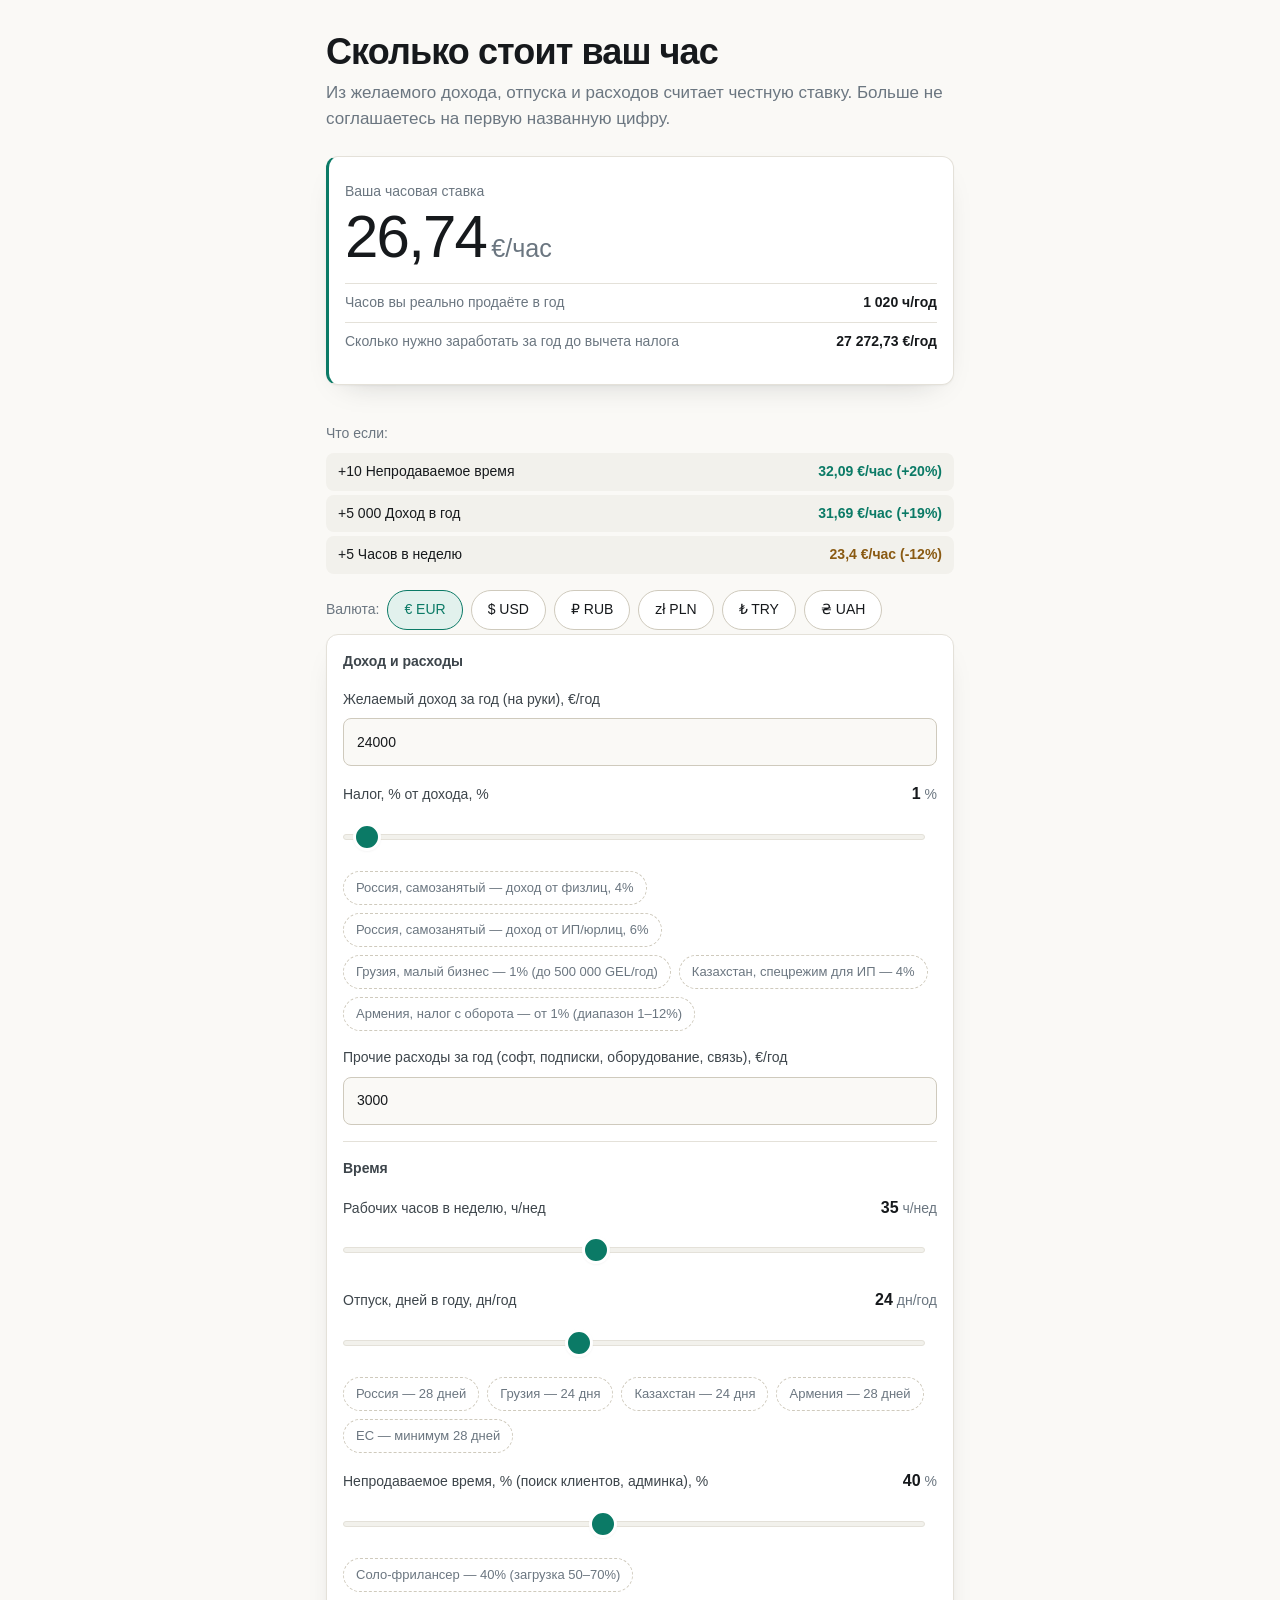
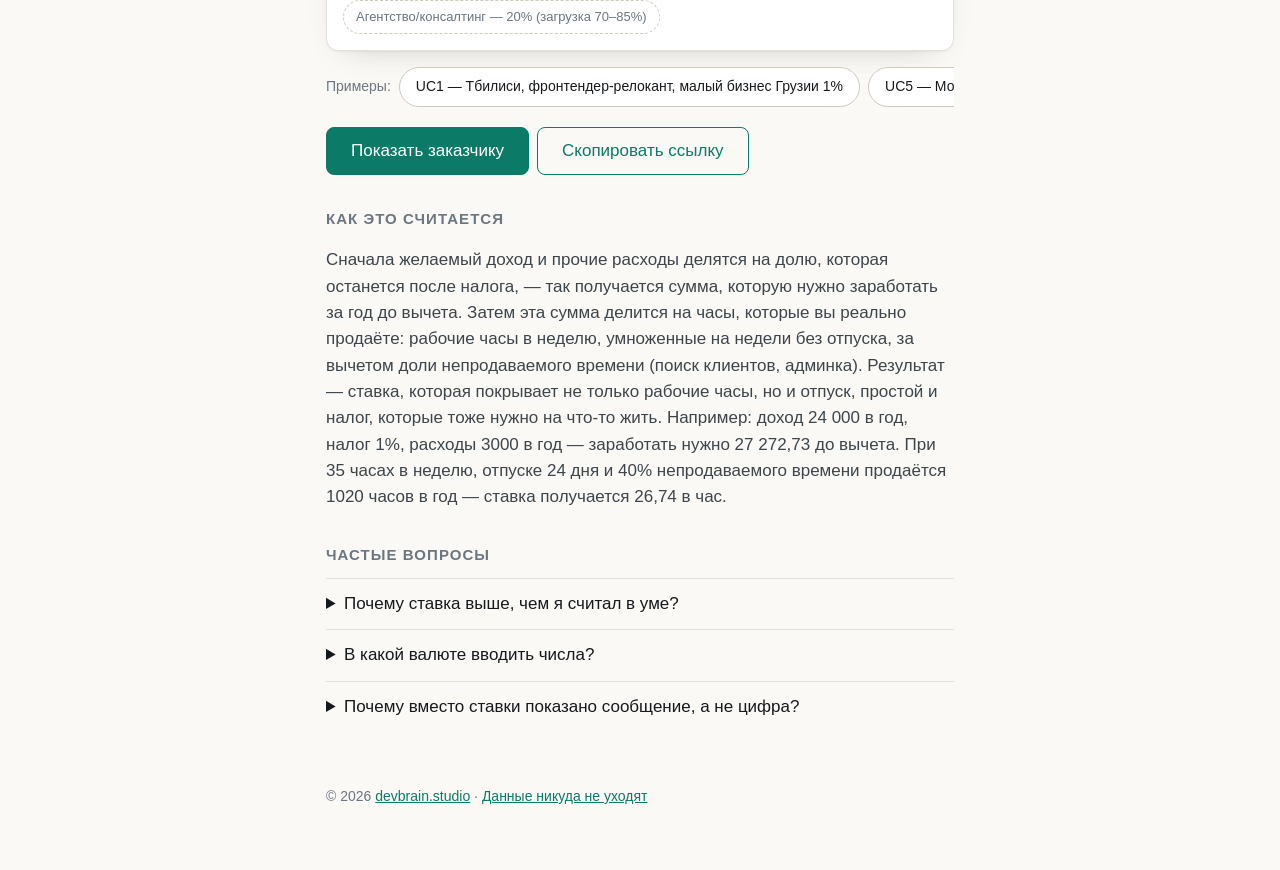
==== commit 2325b5c4: "витрина: 1 продуктов" ====
--- a/public/costyouhaus/index.html
+++ b/public/costyouhaus/index.html
@@ -3,12 +3,12 @@
 <head>
 <meta charset="utf-8">
 <meta name="viewport" content="width=device-width, initial-scale=1">
-<title>Сколько стоит ваш час — калькулятор фрилансера</title>
-<meta name="description" content="Введите доход, расходы, часы и отпуск — посчитаете честную почасовую ставку и сразу ответите заказчику в чате, без регистрации.">
+<title>Калькулятор часовой ставки фрилансера</title>
+<meta name="description" content="Посчитайте честную ставку в час: введите годовой доход, часы в неделю, отпуск, налог и расходы — калькулятор покажет цифру для переговоров с заказчиком.">
 <link rel="canonical" href="https://costyouhaus.devbrain.studio/">
 <meta property="og:type" content="website">
-<meta property="og:title" content="Сколько стоит ваш час — калькулятор фрилансера">
-<meta property="og:description" content="Введите доход, расходы, часы и отпуск — посчитаете честную почасовую ставку и сразу ответите заказчику в чате, без регистрации.">
+<meta property="og:title" content="Калькулятор часовой ставки фрилансера">
+<meta property="og:description" content="Посчитайте честную ставку в час: введите годовой доход, часы в неделю, отпуск, налог и расходы — калькулятор покажет цифру для переговоров с заказчиком.">
 <meta name="twitter:card" content="summary">
 <link rel="icon" href="./favicon.svg" type="image/svg+xml">
 <link rel="stylesheet" href="./styles.css">
@@ -24,6 +24,9 @@
   <!-- Чувствительность: что станет с цифрой, если дёрнуть один вход.
        Человек приходит не за «сколько», а за «что мне поменять». -->
   <div id="whatif" class="whatif" hidden></div>
+
+  <!-- Валюта — единица отображения: подписи меняются, арифметика нет. -->
+  <div id="currency" class="examples" hidden></div>
 
   <!-- Поля собираются из product.json:inputs. Разметку генерирует app.js,
        чтобы поле и его id никогда не расходились с манифестом и кейсами. -->
@@ -43,33 +46,45 @@
        для поиска пустая: у калькулятора нет собственного контента. -->
   <section class="prose">
     <h2>Как это считается</h2>
-    <p>Складываем желаемый доход и обязательные расходы за месяц и умножаем на 12 —
-       это сумма, которую нужно заработать за год. Делим её на реальные оплачиваемые
-       часы: часы в неделю умножаем на число рабочих недель без отпуска (52 минус
-       недели отпуска). Формула стандартная — учиться новой логике не нужно, она
-       просто честно учитывает то, что обычно забывают: отпуск и расходы съедают
-       часть времени и денег ещё до того, как в кармане что-то останется.</p>
+    <p>Сначала желаемый доход и прочие расходы делятся на долю, которая
+       останется после налога, — так получается сумма, которую нужно
+       заработать за год до вычета. Затем эта сумма делится на часы, которые
+       вы реально продаёте: рабочие часы в неделю, умноженные на недели без
+       отпуска, за вычетом доли непродаваемого времени (поиск клиентов,
+       админка). Результат — ставка, которая покрывает не только рабочие
+       часы, но и отпуск, простой и налог, которые тоже нужно на что-то жить.
+       Например: доход 24 000 в год, налог 1%, расходы 3000 в год — заработать
+       нужно 27 272,73 до вычета. При 35 часах в неделю, отпуске 24 дня и 40%
+       непродаваемого времени продаётся 1020 часов в год — ставка получается
+       26,74 в час.</p>
 
     <h2>Частые вопросы</h2>
     <details>
-      <summary>Почему нет поля для налогового режима?</summary>
-      <p>Калькулятор не считает налоги за вас — режим (самозанятый, УСН, ИП) слишком
-         по-разному переводится в сумму. Посчитайте налог по своей ставке сами и
-         впишите готовой суммой в «Обязательные расходы» вместе с инструментами и
-         подписками.</p>
+      <summary>Почему ставка выше, чем я считал в уме?</summary>
+      <p>Потому что в уме обычно делят годовой доход на все 52 недели по
+         полной ставке часов. На деле часть недель уходит на отпуск, а часть
+         рабочего времени — на задачи, которые никто не оплачивает. Из года
+         реально продаётся меньше часов, чем кажется, — и на них должна
+         уместиться та же сумма.</p>
     </details>
     <details>
-      <summary>Почему вместо ставки иногда написано, что считать нечего?</summary>
-      <p>Так бывает, если расходы не меньше дохода, часы в неделю или доход равны
-         нулю либо меньше, или отпуск занимает весь год. При таких значениях любая
-         цифра ставки была бы обманом, поэтому калькулятор прямо называет, какое
-         поле поправить, вместо нуля или бессмысленного числа.</p>
+      <summary>В какой валюте вводить числа?</summary>
+      <p>В любой одной — той, которую выберете переключателем сверху.
+         Калькулятор не пересчитывает по курсу: он берёт числа в выбранной
+         валюте и в ней же считает результат, курс никуда не тянет.</p>
+    </details>
+    <details>
+      <summary>Почему вместо ставки показано сообщение, а не цифра?</summary>
+      <p>Если отпуск и непродаваемое время в сумме перекрывают все рабочие
+         недели года, продаваемых часов не остаётся — делить на них нечего.
+         Вместо нуля или бессмысленной цифры калькулятор прямо говорит, что
+         при таких значениях считать нечего, и какое поле стоит уменьшить.</p>
     </details>
   </section>
 </main>
 
 <footer class="wrap foot">
-  <p><a href="https://devbrain.studio/">DevBrain Studio</a> · <a href="./privacy.html">Данные никуда не уходят</a></p>
+  <p>© 2026 <a href="https://devbrain.studio/">devbrain.studio</a> · <a href="./privacy.html">Данные никуда не уходят</a></p>
 </footer>
 
 <script type="module" src="./app.js"></script>
--- a/public/costyouhaus/styles.css
+++ b/public/costyouhaus/styles.css
@@ -248,6 +248,20 @@
   white-space: nowrap; cursor: pointer;
 }
 .chip:hover { border-color: var(--accent); color: var(--accent); }
+.chip.on { background: var(--accent-soft); border-color: var(--accent); color: var(--accent); }
+
+/* Пресеты под полем: человек, не знающий своего числа наизусть, закрывает
+   вкладку именно на таком поле. Готовое значение одним нажатием — самый
+   дешёвый способ его удержать. */
+.presets { display: flex; flex-wrap: wrap; gap: var(--s2); margin-top: var(--s1); }
+.preset {
+  min-height: 34px; padding: 0 var(--s3);
+  font-size: 13px; border-radius: 999px;
+  border: 1px dashed var(--line-strong); background: transparent;
+  color: var(--muted); cursor: pointer;
+}
+.preset:hover { border-style: solid; border-color: var(--accent); color: var(--accent); }
+.preset.on { border-style: solid; background: var(--accent-soft); border-color: var(--accent); color: var(--accent); }
 
 .actions { display: flex; flex-wrap: wrap; gap: var(--s2); margin: var(--s4) 0 var(--s2); }
 button {
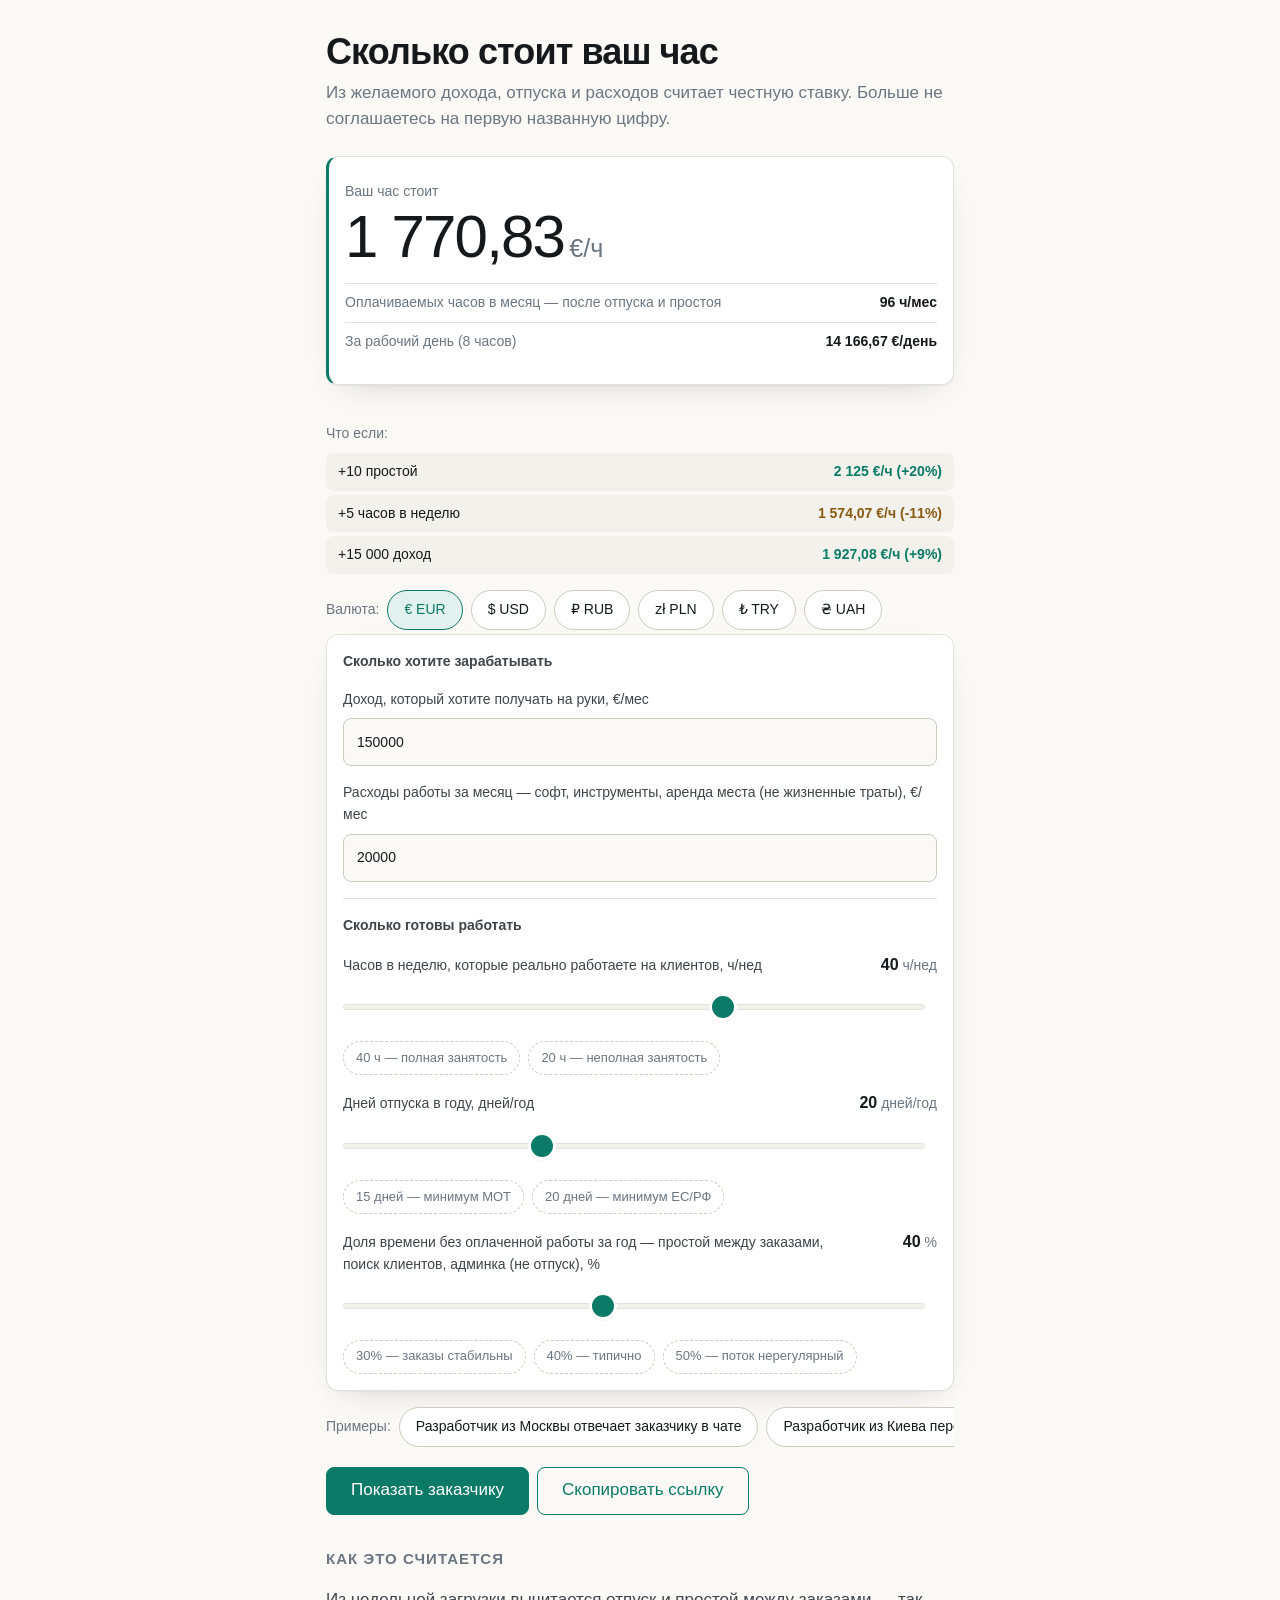
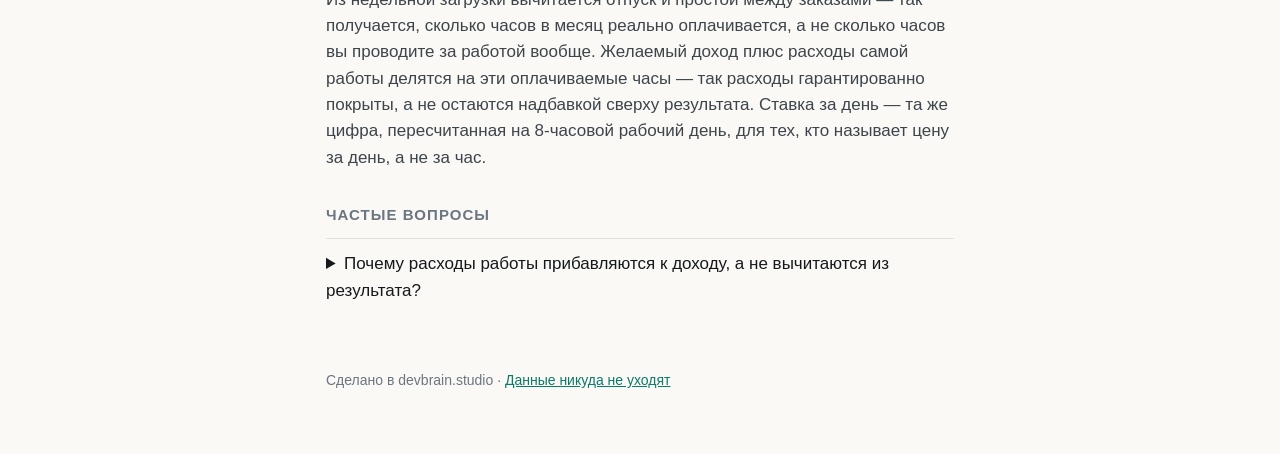
==== commit c11ba469: "витрина: 1 продуктов" ====
--- a/public/costyouhaus/index.html
+++ b/public/costyouhaus/index.html
@@ -3,12 +3,12 @@
 <head>
 <meta charset="utf-8">
 <meta name="viewport" content="width=device-width, initial-scale=1">
-<title>Калькулятор часовой ставки фрилансера</title>
-<meta name="description" content="Посчитайте честную ставку в час: введите годовой доход, часы в неделю, отпуск, налог и расходы — калькулятор покажет цифру для переговоров с заказчиком.">
+<title>Сколько стоит ваш час — калькулятор ставки фрилансера</title>
+<meta name="description" content="Посчитайте честную часовую ставку из дохода, расходов, отпуска и простоя между заказами. Без регистрации — расчёт целиком в браузере.">
 <link rel="canonical" href="https://costyouhaus.devbrain.studio/">
 <meta property="og:type" content="website">
-<meta property="og:title" content="Калькулятор часовой ставки фрилансера">
-<meta property="og:description" content="Посчитайте честную ставку в час: введите годовой доход, часы в неделю, отпуск, налог и расходы — калькулятор покажет цифру для переговоров с заказчиком.">
+<meta property="og:title" content="Сколько стоит ваш час — калькулятор ставки фрилансера">
+<meta property="og:description" content="Посчитайте честную часовую ставку из дохода, расходов, отпуска и простоя между заказами. Без регистрации — расчёт целиком в браузере.">
 <meta name="twitter:card" content="summary">
 <link rel="icon" href="./favicon.svg" type="image/svg+xml">
 <link rel="stylesheet" href="./styles.css">
@@ -46,45 +46,27 @@
        для поиска пустая: у калькулятора нет собственного контента. -->
   <section class="prose">
     <h2>Как это считается</h2>
-    <p>Сначала желаемый доход и прочие расходы делятся на долю, которая
-       останется после налога, — так получается сумма, которую нужно
-       заработать за год до вычета. Затем эта сумма делится на часы, которые
-       вы реально продаёте: рабочие часы в неделю, умноженные на недели без
-       отпуска, за вычетом доли непродаваемого времени (поиск клиентов,
-       админка). Результат — ставка, которая покрывает не только рабочие
-       часы, но и отпуск, простой и налог, которые тоже нужно на что-то жить.
-       Например: доход 24 000 в год, налог 1%, расходы 3000 в год — заработать
-       нужно 27 272,73 до вычета. При 35 часах в неделю, отпуске 24 дня и 40%
-       непродаваемого времени продаётся 1020 часов в год — ставка получается
-       26,74 в час.</p>
+    <p>Из недельной загрузки вычитается отпуск и простой между заказами — так
+       получается, сколько часов в месяц реально оплачивается, а не сколько
+       часов вы проводите за работой вообще. Желаемый доход плюс расходы самой
+       работы делятся на эти оплачиваемые часы — так расходы гарантированно
+       покрыты, а не остаются надбавкой сверху результата. Ставка за день —
+       та же цифра, пересчитанная на 8-часовой рабочий день, для тех, кто
+       называет цену за день, а не за час.</p>
 
     <h2>Частые вопросы</h2>
     <details>
-      <summary>Почему ставка выше, чем я считал в уме?</summary>
-      <p>Потому что в уме обычно делят годовой доход на все 52 недели по
-         полной ставке часов. На деле часть недель уходит на отпуск, а часть
-         рабочего времени — на задачи, которые никто не оплачивает. Из года
-         реально продаётся меньше часов, чем кажется, — и на них должна
-         уместиться та же сумма.</p>
-    </details>
-    <details>
-      <summary>В какой валюте вводить числа?</summary>
-      <p>В любой одной — той, которую выберете переключателем сверху.
-         Калькулятор не пересчитывает по курсу: он берёт числа в выбранной
-         валюте и в ней же считает результат, курс никуда не тянет.</p>
-    </details>
-    <details>
-      <summary>Почему вместо ставки показано сообщение, а не цифра?</summary>
-      <p>Если отпуск и непродаваемое время в сумме перекрывают все рабочие
-         недели года, продаваемых часов не остаётся — делить на них нечего.
-         Вместо нуля или бессмысленной цифры калькулятор прямо говорит, что
-         при таких значениях считать нечего, и какое поле стоит уменьшить.</p>
+      <summary>Почему расходы работы прибавляются к доходу, а не вычитаются из результата?</summary>
+      <p>Потому что желаемый доход должен покрыть эти расходы. Если бы расходы
+         вычитались из готовой ставки, часть их осталась бы неоплаченной —
+         прибавление к доходу перед делением на часы гарантирует, что и доход,
+         и расходы работы войдут в итоговую цифру.</p>
     </details>
   </section>
 </main>
 
 <footer class="wrap foot">
-  <p>© 2026 <a href="https://devbrain.studio/">devbrain.studio</a> · <a href="./privacy.html">Данные никуда не уходят</a></p>
+  <p>Сделано в devbrain.studio · <a href="./privacy.html">Данные никуда не уходят</a></p>
 </footer>
 
 <script type="module" src="./app.js"></script>
